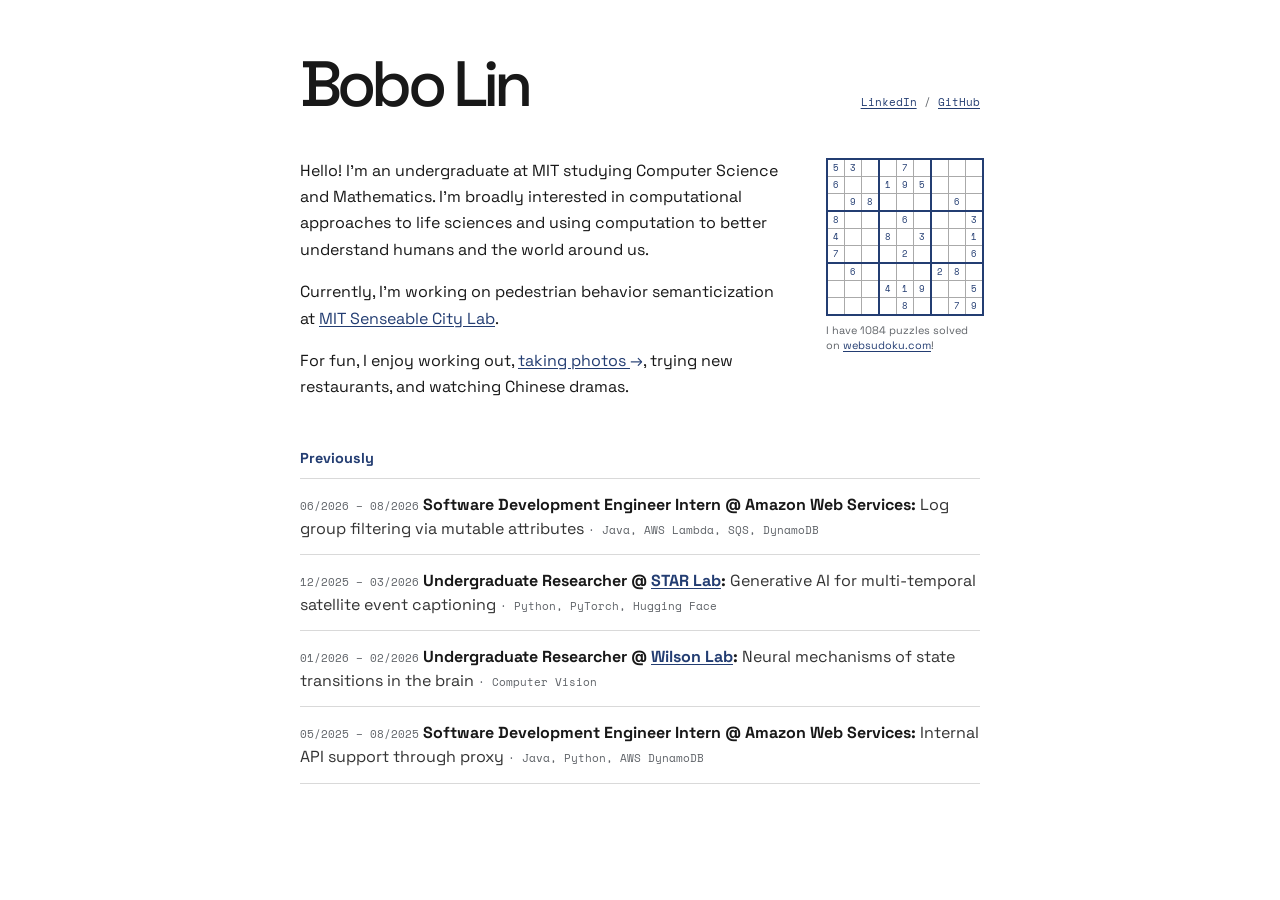
==== index.html @ f8941155 "Currently" ====
<!DOCTYPE html>
<html lang="en">

<head>
  <meta charset="UTF-8">
  <meta name="viewport" content="width=device-width, initial-scale=1.0">
  <title>Bobo Lin</title>
  <link rel="icon" type="image/png" href="favicon.png">
  <link rel="apple-touch-icon" href="apple-touch-icon.png">
  <link rel="preconnect" href="https://fonts.googleapis.com">
  <link rel="preconnect" href="https://fonts.gstatic.com" crossorigin>
  <link
    href="https://fonts.googleapis.com/css2?family=Space+Grotesk:wght@400;500;600&family=Space+Mono:wght@400;700&display=swap"
    rel="stylesheet">
  <link rel="stylesheet" href="style.css">
</head>

<body>

  <main>
    <section id="home" class="tab-content active">
      <div class="home-content">

        <div class="home-header">
          <div>
            <h1 class="page-title">Bobo Lin</h1>
          </div>
          <div class="social-links">
            <a href="https://www.linkedin.com/in/blin15" target="_blank" rel="noreferrer">LinkedIn</a>
            <span aria-hidden="true">/</span>
            <a href="https://github.com/blin20115" target="_blank" rel="noreferrer">GitHub</a>
          </div>
        </div>

        <div class="home-body">
          <div class="home-text">
            <p>Hello! I'm an undergraduate at MIT studying Computer Science and Mathematics.
              I'm broadly interested in computational approaches to life sciences and using computation to better
              understand humans and the world around us.
            </p>

            <p>Currently, I'm working on pedestrian behavior semanticization at <a href="https://senseable.mit.edu/" target="_blank" rel="noreferrer">MIT Senseable City Lab</a>.</p>

            <p>
              For fun, I enjoy working out, <a class="gallery-link" href="gallery.html">taking photos <span
                  aria-hidden="true">&rarr;</span></a>, trying new restaurants, and watching Chinese dramas.
            </p>
          </div>

          <div class="sudoku-col">
            <div class="sudoku-deco">
              <div class="sudoku-box">
                <div class="sudoku-cell">5</div>
                <div class="sudoku-cell">3</div>
                <div class="sudoku-cell"></div>
                <div class="sudoku-cell">6</div>
                <div class="sudoku-cell"></div>
                <div class="sudoku-cell"></div>
                <div class="sudoku-cell"></div>
                <div class="sudoku-cell">9</div>
                <div class="sudoku-cell">8</div>
              </div>
              <div class="sudoku-box">
                <div class="sudoku-cell"></div>
                <div class="sudoku-cell">7</div>
                <div class="sudoku-cell"></div>
                <div class="sudoku-cell">1</div>
                <div class="sudoku-cell">9</div>
                <div class="sudoku-cell">5</div>
                <div class="sudoku-cell"></div>
                <div class="sudoku-cell"></div>
                <div class="sudoku-cell"></div>
              </div>
              <div class="sudoku-box">
                <div class="sudoku-cell"></div>
                <div class="sudoku-cell"></div>
                <div class="sudoku-cell"></div>
                <div class="sudoku-cell"></div>
                <div class="sudoku-cell"></div>
                <div class="sudoku-cell"></div>
                <div class="sudoku-cell"></div>
                <div class="sudoku-cell">6</div>
                <div class="sudoku-cell"></div>
              </div>
              <div class="sudoku-box">
                <div class="sudoku-cell">8</div>
                <div class="sudoku-cell"></div>
                <div class="sudoku-cell"></div>
                <div class="sudoku-cell">4</div>
                <div class="sudoku-cell"></div>
                <div class="sudoku-cell"></div>
                <div class="sudoku-cell">7</div>
                <div class="sudoku-cell"></div>
                <div class="sudoku-cell"></div>
              </div>
              <div class="sudoku-box">
                <div class="sudoku-cell"></div>
                <div class="sudoku-cell">6</div>
                <div class="sudoku-cell"></div>
                <div class="sudoku-cell">8</div>
                <div class="sudoku-cell"></div>
                <div class="sudoku-cell">3</div>
                <div class="sudoku-cell"></div>
                <div class="sudoku-cell">2</div>
                <div class="sudoku-cell"></div>
              </div>
              <div class="sudoku-box">
                <div class="sudoku-cell"></div>
                <div class="sudoku-cell"></div>
                <div class="sudoku-cell">3</div>
                <div class="sudoku-cell"></div>
                <div class="sudoku-cell"></div>
                <div class="sudoku-cell">1</div>
                <div class="sudoku-cell"></div>
                <div class="sudoku-cell"></div>
                <div class="sudoku-cell">6</div>
              </div>
              <div class="sudoku-box">
                <div class="sudoku-cell"></div>
                <div class="sudoku-cell">6</div>
                <div class="sudoku-cell"></div>
                <div class="sudoku-cell"></div>
                <div class="sudoku-cell"></div>
                <div class="sudoku-cell"></div>
                <div class="sudoku-cell"></div>
                <div class="sudoku-cell"></div>
                <div class="sudoku-cell"></div>
              </div>
              <div class="sudoku-box">
                <div class="sudoku-cell"></div>
                <div class="sudoku-cell"></div>
                <div class="sudoku-cell"></div>
                <div class="sudoku-cell">4</div>
                <div class="sudoku-cell">1</div>
                <div class="sudoku-cell">9</div>
                <div class="sudoku-cell"></div>
                <div class="sudoku-cell">8</div>
                <div class="sudoku-cell"></div>
              </div>
              <div class="sudoku-box">
                <div class="sudoku-cell">2</div>
                <div class="sudoku-cell">8</div>
                <div class="sudoku-cell"></div>
                <div class="sudoku-cell"></div>
                <div class="sudoku-cell"></div>
                <div class="sudoku-cell">5</div>
                <div class="sudoku-cell"></div>
                <div class="sudoku-cell">7</div>
                <div class="sudoku-cell">9</div>
              </div>
            </div>
            <p class="sudoku-caption">I have 1084 puzzles solved on <a href="https://websudoku.com"
                target="_blank">websudoku.com</a>!</p>
          </div>
        </div>

        <div class="previously">
          <p class="section-label">Previously</p>
          <ul>
            <li><span class="date">06/2026 – 08/2026</span>
              <span class="role">Software Development Engineer Intern @ Amazon Web Services:</span>
              <span class="desc">Log group filtering via mutable attributes</span> <span class="stack">· Java, AWS
                Lambda, SQS, DynamoDB</span>
            </li>
            <li><span class="date">12/2025 – 03/2026</span>
              <span class="role">Undergraduate Researcher @ <a href="https://aeroastro.mit.edu/starlab/"
                  target="_blank">STAR Lab</a>:</span>
              <span class="desc">Generative AI for multi-temporal satellite event captioning</span> <span
                class="stack">· Python, PyTorch, Hugging Face</span>
            </li>
            <li><span class="date">01/2026 – 02/2026</span>
              <span class="role">Undergraduate Researcher @ <a href="https://web.mit.edu/wilsonlab/"
                  target="_blank">Wilson Lab</a>:</span>
              <span class="desc">Neural mechanisms of state transitions in the brain</span> <span class="stack">·
                Computer Vision</span>
            </li>
            <li><span class="date">05/2025 – 08/2025</span>
              <span class="role">Software Development Engineer Intern @ Amazon Web Services:</span>
              <span class="desc">Internal API support through proxy</span> <span class="stack">· Java, Python, AWS
                DynamoDB</span>
            </li>
          </ul>
        </div>

      </div>
    </section>
  </main>

  <script src="script.js"></script>
</body>

</html>
---- style.css ----
/* Minimal, readable, and intentionally unbranded. */
:root {
  --ink: #181818;
  --muted: #5f6368;
  --blue: #233d72;
  --line: #d9d9d9;
}

* { box-sizing: border-box; }

body {
  margin: 0;
  min-height: 100vh;
  background: #fff;
  color: var(--ink);
  font-family: "Space Grotesk", Arial, Helvetica, sans-serif;
  font-size: 16px;
}

main { padding: 3.5rem 1.5rem 5rem; }
.tab-content { display: none; }
.tab-content.active { display: block; }
.home-content { max-width: 680px; margin: 0 auto; }
.gallery-content { max-width: 680px; margin: 0 auto; }

.home-header {
  display: flex;
  align-items: baseline;
  justify-content: space-between;
  gap: 2rem;
  margin-bottom: 2.75rem;
}

.page-title {
  margin: 0;
  color: var(--ink);
  font-size: clamp(2.8rem, 7vw, 4rem);
  font-weight: 500;
  letter-spacing: -.075em;
  line-height: .9;
}

.social-links { display: flex; gap: .45rem; color: var(--muted); font-family: "Space Mono", monospace; font-size: .7rem; white-space: nowrap; }
a { color: var(--blue); text-decoration: underline; text-underline-offset: .14em; }
a:hover { color: #0e1e40; }
.gallery-link { white-space: nowrap; }
.gallery-link span { display: inline-block; transition: transform .15s ease; }
.gallery-link:hover span { transform: translateX(.2rem); }

.home-body {
  display: grid;
  grid-template-columns: minmax(0, 1fr) 154px;
  gap: 3rem;
  align-items: start;
}
.home-text p { margin: 0; line-height: 1.65; }
.home-text p + p { margin-top: 1rem; }

.sudoku-deco {
  display: grid;
  grid-template-columns: repeat(3, auto);
  gap: 2px;
  padding: 2px;
  background: var(--blue);
  width: fit-content;
  user-select: none;
}
.sudoku-box { display: grid; grid-template-columns: repeat(3, 16px); grid-template-rows: repeat(3, 16px); gap: 1px; background: #aaa; }
.sudoku-cell { display: grid; place-items: center; background: #fff; color: var(--blue); font: .58rem "Space Mono", monospace; transition: opacity .12s ease; }
.sudoku-caption { margin: .45rem 0 0; color: var(--muted); font-size: .68rem; line-height: 1.4; }

.previously { margin-top: 3rem; }
.section-label { margin: 0 0 .7rem; color: var(--blue); font-size: .9rem; font-weight: 700; }
.previously ul { margin: 0; padding: 0; list-style: none; }
.previously li { padding: .85rem 0; border-top: 1px solid var(--line); line-height: 1.5; }
.previously li:last-child { border-bottom: 1px solid var(--line); }
.date { display: inline-block; min-width: 118px; color: var(--muted); font-family: "Space Mono", monospace; font-size: .67rem; }
.role { font-weight: 700; }
.desc { color: #333; }
.stack { color: var(--muted); font-family: "Space Mono", monospace; font-size: .67rem; }

.gallery-header { margin-bottom: 1rem; }
.back-link { display: inline-block; margin-bottom: 1.25rem; font-family: "Space Mono", monospace; font-size: .7rem; }
.collection-nav { display: flex; align-items: center; justify-content: space-between; margin-bottom: 1.25rem; font-family: "Space Mono", monospace; font-size: .7rem; }
.gallery-intro { margin: 0 0 1.5rem; line-height: 1.65; }
.gallery-list { border-top: 1px solid var(--line); }
.gallery-item { display: grid; grid-template-columns: auto minmax(2rem, 1fr) auto; align-items: center; gap: 1rem; padding: .7rem 0; border-bottom: 1px solid var(--line); color: var(--ink); text-decoration: none; }
.gallery-item:hover { color: var(--blue); }
.gallery-item-title { display: block; }
.gallery-item-title { font-weight: 700; }
.gallery-item-dots { height: .7rem; background-image: radial-gradient(circle, var(--muted) 1px, transparent 1.2px); background-position: center; background-repeat: repeat-x; background-size: .55rem .7rem; opacity: .7; }
.gallery-item-meta, .collection-meta { color: var(--muted); font-size: .8rem; }
.gallery-item-meta, .collection-meta { font-family: "Space Mono", monospace; font-size: .67rem; }
.gallery-item-arrow { font-size: 1.2rem; }
.collection-header { margin-bottom: 1.5rem; }
.collection-meta { margin: 0 0 .65rem; }
.collection-header .page-title { margin-bottom: 1rem; }
.collection-intro { max-width: 34rem; margin: 0; color: var(--muted); line-height: 1.6; }
.photo-grid { display: grid; grid-template-columns: repeat(3, minmax(0, 1fr)); align-items: start; gap: .3rem; }
.blue-before-red-grid { align-items: start; gap: .3rem; }
.photo-grid .photo-column { display: grid; align-content: start; gap: .3rem; }
.photo-grid.institute-grid { grid-template-columns: repeat(3, minmax(0, 1fr)); }
.photo-card-full { grid-column: 1 / -1; }
.photo-card, .photo-placeholder { display: block; width: 100%; min-height: 250px; margin: 0; overflow: hidden; border: 0; background: #f2f2ef; }
.photo-card { min-height: 0; }
.photo-card img { display: block; width: 100%; height: auto; }
.between-semesters-grid, .justified-photo-grid { display: grid; gap: .3rem; }
.between-semesters-row, .justified-photo-row { display: flex; align-items: start; gap: .3rem; }
.between-semesters-row .photo-card, .justified-photo-row .photo-card { flex: var(--photo-ratio) 1 0; min-width: 0; }
.familiar-feature { display: grid; grid-template-columns: minmax(0, 1fr) minmax(0, 1.86fr); align-items: start; gap: .3rem; }
.familiar-feature-stack { display: grid; gap: .3rem; }
.us-out-west-details { grid-column: 1 / -1; display: grid; grid-template-columns: repeat(3, minmax(0, 1fr)); gap: .3rem; }
.us-out-west-details .photo-card { aspect-ratio: 4 / 3; }
.us-out-west-details .photo-card img { height: 100%; object-fit: cover; }
.photo-card-wide { grid-column: span 2; }
.photo-card-crop { align-self: stretch; }
.photo-card-crop img { height: 100%; object-fit: cover; }
.photo-placeholder { display: grid; align-content: center; justify-items: center; gap: .4rem; color: var(--muted); font-family: "Space Mono", monospace; font-size: .7rem; }
.photo-placeholder::before { content: ""; width: 28px; height: 28px; border: 1px solid currentColor; opacity: .55; }
.photo-placeholder-tall { grid-row: span 2; min-height: 508px; }
.photo-placeholder-wide { grid-column: span 2; min-height: 310px; }

@media (max-width: 560px) {
  main { padding: 2.5rem 1.25rem 4rem; }
  .home-header { align-items: flex-start; flex-direction: column; gap: 1rem; margin-bottom: 2.25rem; }
  .home-body { grid-template-columns: 1fr; gap: 2rem; }
  .sudoku-col { width: 154px; }
  .gallery-item { grid-template-columns: auto minmax(2rem, 1fr) auto; gap: .6rem; }
  .gallery-item-meta { grid-column: 1; }
  .gallery-item-arrow { grid-column: auto; grid-row: auto; }
  .photo-grid { grid-template-columns: repeat(2, minmax(0, 1fr)); }
  .us-out-west-details { grid-template-columns: repeat(2, minmax(0, 1fr)); }
  .blue-before-red-grid { grid-template-columns: repeat(2, minmax(0, 1fr)); }
  .photo-grid .photo-column:last-child { grid-column: span 2; }
  .photo-card-wide, .photo-placeholder-tall, .photo-placeholder-wide { grid-column: auto; grid-row: auto; min-height: 320px; }
  .photo-card { min-height: 0; }
  .photo-card-wide { grid-column: span 2; }
  .photo-card-crop img { height: auto; }
  .date { display: block; margin-bottom: .2rem; }
  .previously { margin-top: 2.6rem; }
}
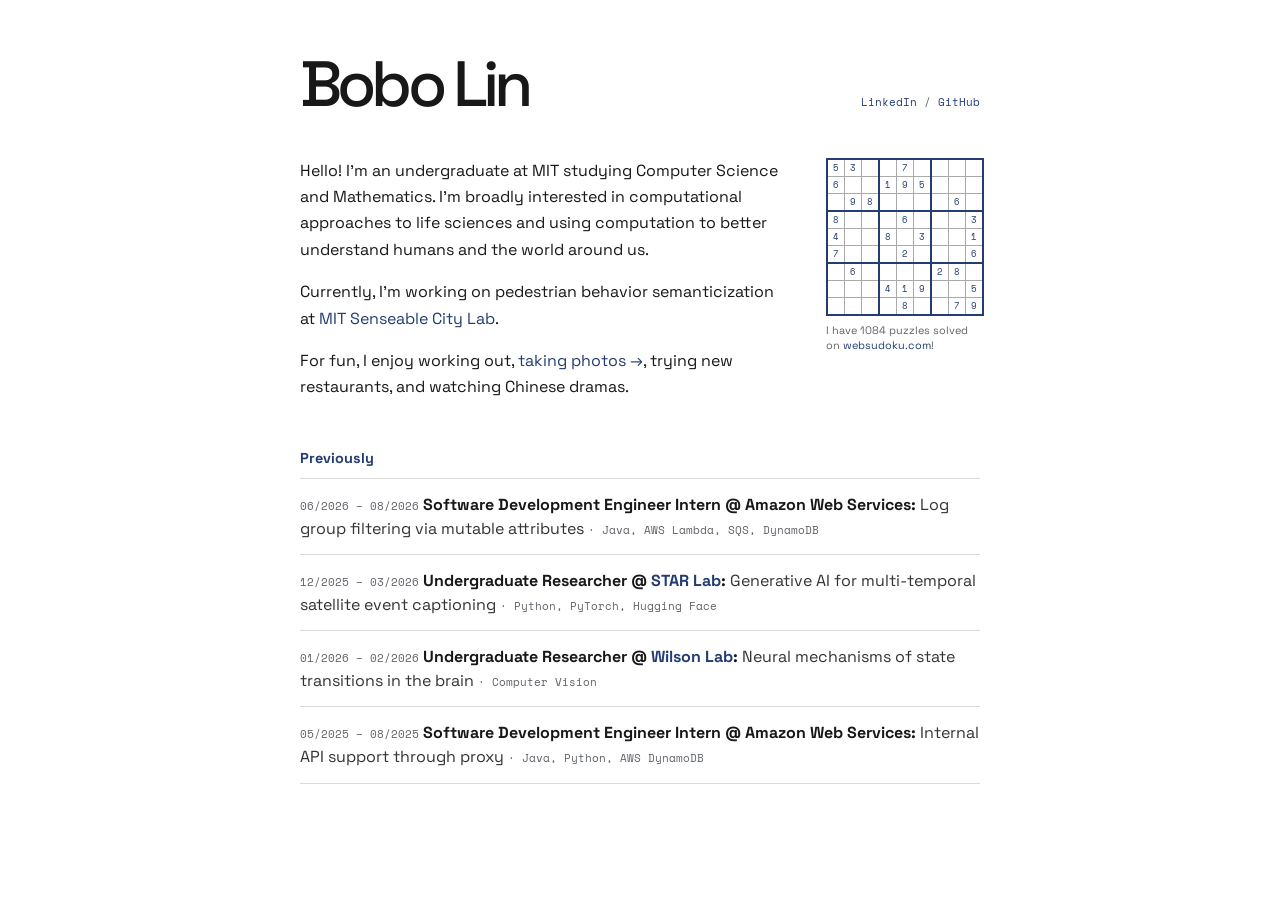
==== commit e0702934: "Remove underline" ====
--- a/index.html
+++ b/index.html
@@ -39,7 +39,8 @@
               understand humans and the world around us.
             </p>
 
-            <p>Currently, I'm working on pedestrian behavior semanticization at <a href="https://senseable.mit.edu/" target="_blank" rel="noreferrer">MIT Senseable City Lab</a>.</p>
+            <p>Currently, I'm working on pedestrian behavior semanticization at <a href="https://senseable.mit.edu/"
+                target="_blank" rel="noreferrer">MIT Senseable City Lab</a>.</p>
 
             <p>
               For fun, I enjoy working out, <a class="gallery-link" href="gallery.html">taking photos <span
--- a/style.css
+++ b/style.css
@@ -41,7 +41,7 @@
 }
 
 .social-links { display: flex; gap: .45rem; color: var(--muted); font-family: "Space Mono", monospace; font-size: .7rem; white-space: nowrap; }
-a { color: var(--blue); text-decoration: underline; text-underline-offset: .14em; }
+a { color: var(--blue); text-decoration: none; }
 a:hover { color: #0e1e40; }
 .gallery-link { white-space: nowrap; }
 .gallery-link span { display: inline-block; transition: transform .15s ease; }
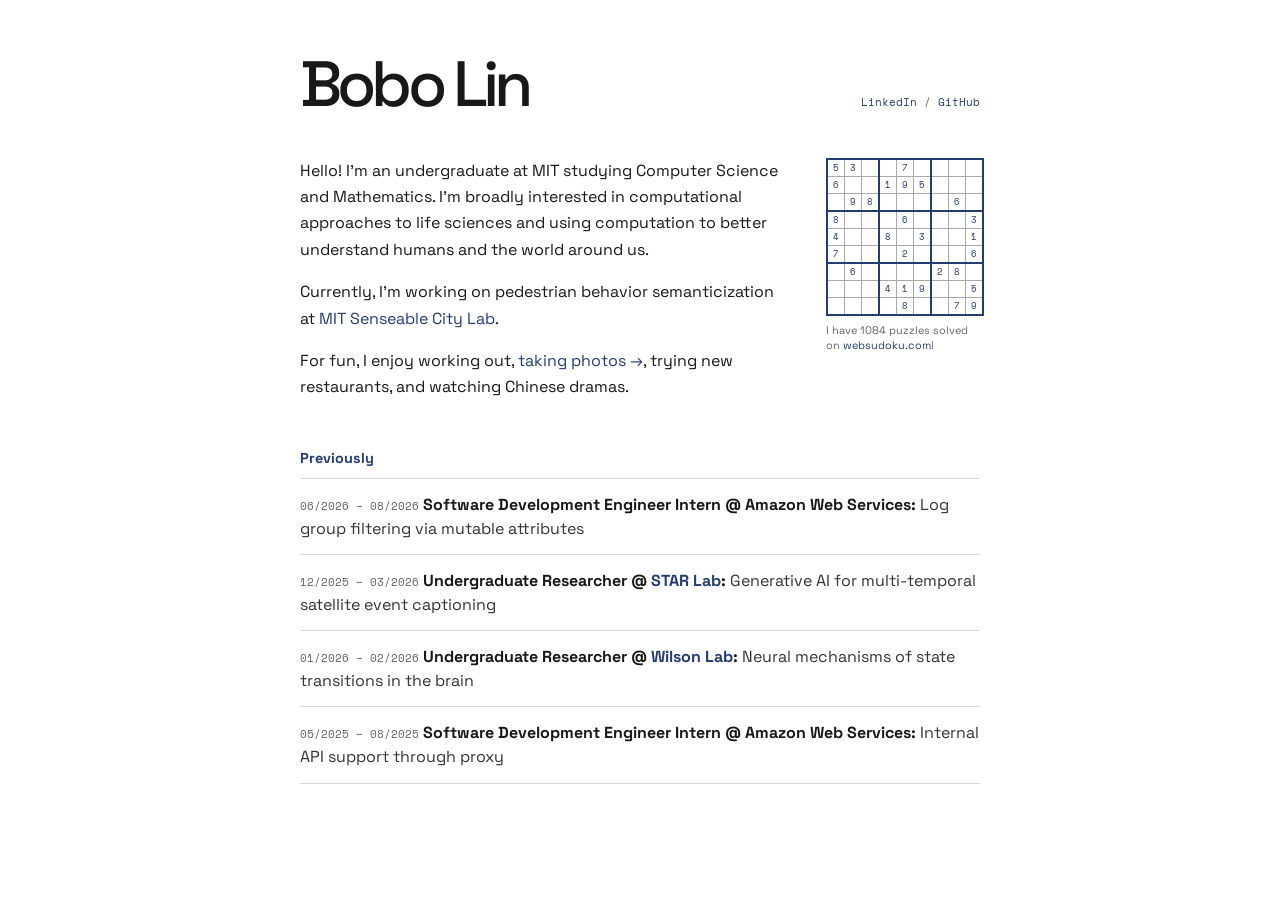
==== commit 524c5be6: "Removing skills" ====
--- a/index.html
+++ b/index.html
@@ -160,25 +160,21 @@
           <ul>
             <li><span class="date">06/2026 – 08/2026</span>
               <span class="role">Software Development Engineer Intern @ Amazon Web Services:</span>
-              <span class="desc">Log group filtering via mutable attributes</span> <span class="stack">· Java, AWS
-                Lambda, SQS, DynamoDB</span>
+              <span class="desc">Log group filtering via mutable attributes</span>
             </li>
             <li><span class="date">12/2025 – 03/2026</span>
               <span class="role">Undergraduate Researcher @ <a href="https://aeroastro.mit.edu/starlab/"
                   target="_blank">STAR Lab</a>:</span>
-              <span class="desc">Generative AI for multi-temporal satellite event captioning</span> <span
-                class="stack">· Python, PyTorch, Hugging Face</span>
+              <span class="desc">Generative AI for multi-temporal satellite event captioning</span>
             </li>
             <li><span class="date">01/2026 – 02/2026</span>
               <span class="role">Undergraduate Researcher @ <a href="https://web.mit.edu/wilsonlab/"
                   target="_blank">Wilson Lab</a>:</span>
-              <span class="desc">Neural mechanisms of state transitions in the brain</span> <span class="stack">·
-                Computer Vision</span>
+              <span class="desc">Neural mechanisms of state transitions in the brain</span>
             </li>
             <li><span class="date">05/2025 – 08/2025</span>
               <span class="role">Software Development Engineer Intern @ Amazon Web Services:</span>
-              <span class="desc">Internal API support through proxy</span> <span class="stack">· Java, Python, AWS
-                DynamoDB</span>
+              <span class="desc">Internal API support through proxy</span>
             </li>
           </ul>
         </div>
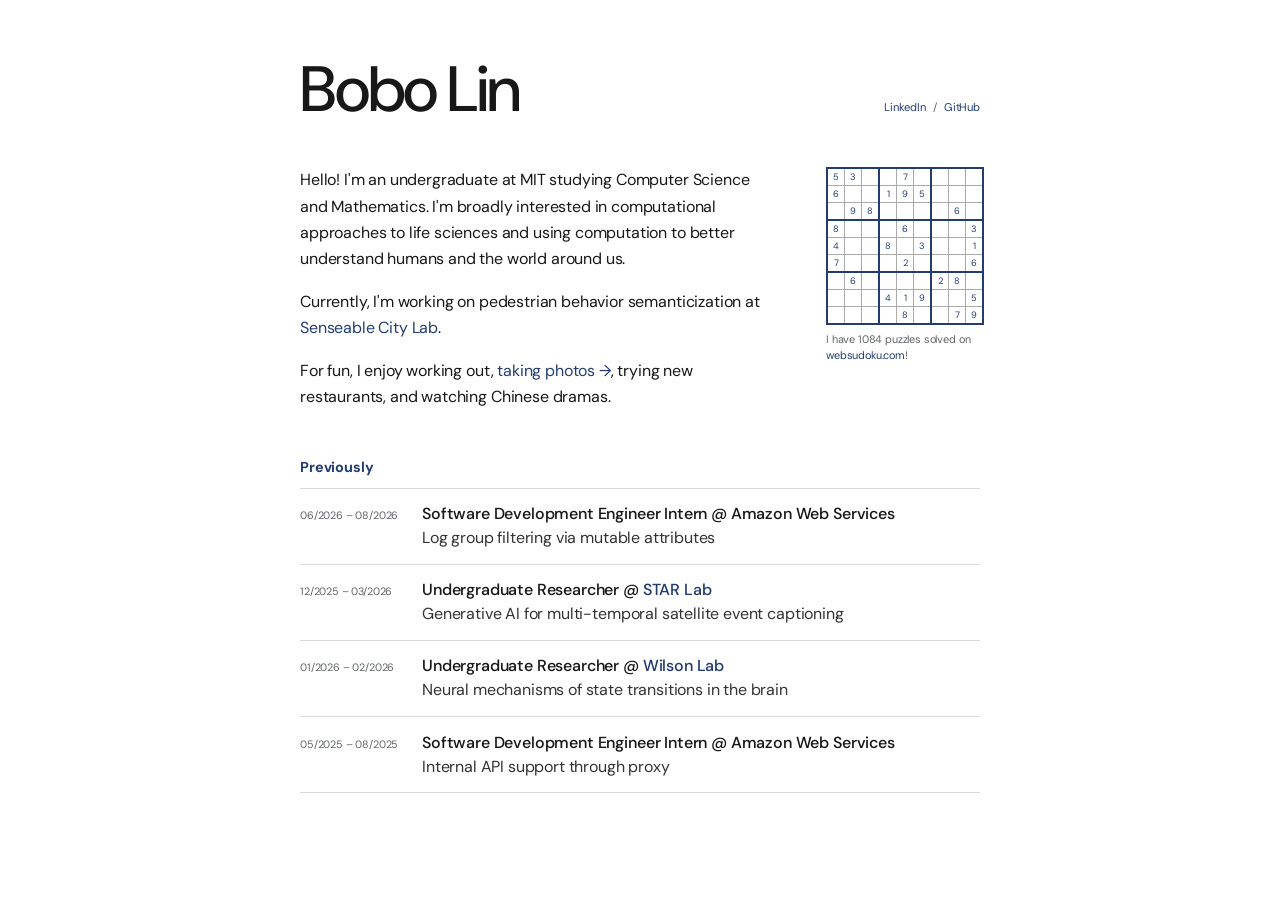
==== commit 79fccd9e: "Changing font" ====
--- a/index.html
+++ b/index.html
@@ -9,9 +9,7 @@
   <link rel="apple-touch-icon" href="apple-touch-icon.png">
   <link rel="preconnect" href="https://fonts.googleapis.com">
   <link rel="preconnect" href="https://fonts.gstatic.com" crossorigin>
-  <link
-    href="https://fonts.googleapis.com/css2?family=Space+Grotesk:wght@400;500;600&family=Space+Mono:wght@400;700&display=swap"
-    rel="stylesheet">
+  <link href="https://fonts.googleapis.com/css2?family=DM+Sans:wght@400;500;525;600;700&display=swap" rel="stylesheet">
   <link rel="stylesheet" href="style.css">
 </head>
 
@@ -40,7 +38,7 @@
             </p>
 
             <p>Currently, I'm working on pedestrian behavior semanticization at <a href="https://senseable.mit.edu/"
-                target="_blank" rel="noreferrer">MIT Senseable City Lab</a>.</p>
+                target="_blank" rel="noreferrer">Senseable City Lab</a>.</p>
 
             <p>
               For fun, I enjoy working out, <a class="gallery-link" href="gallery.html">taking photos <span
@@ -159,21 +157,21 @@
           <p class="section-label">Previously</p>
           <ul>
             <li><span class="date">06/2026 – 08/2026</span>
-              <span class="role">Software Development Engineer Intern @ Amazon Web Services:</span>
+              <span class="role">Software Development Engineer Intern @ Amazon Web Services</span>
               <span class="desc">Log group filtering via mutable attributes</span>
             </li>
             <li><span class="date">12/2025 – 03/2026</span>
               <span class="role">Undergraduate Researcher @ <a href="https://aeroastro.mit.edu/starlab/"
-                  target="_blank">STAR Lab</a>:</span>
+                  target="_blank">STAR Lab</a></span>
               <span class="desc">Generative AI for multi-temporal satellite event captioning</span>
             </li>
             <li><span class="date">01/2026 – 02/2026</span>
               <span class="role">Undergraduate Researcher @ <a href="https://web.mit.edu/wilsonlab/"
-                  target="_blank">Wilson Lab</a>:</span>
+                  target="_blank">Wilson Lab</a></span>
               <span class="desc">Neural mechanisms of state transitions in the brain</span>
             </li>
             <li><span class="date">05/2025 – 08/2025</span>
-              <span class="role">Software Development Engineer Intern @ Amazon Web Services:</span>
+              <span class="role">Software Development Engineer Intern @ Amazon Web Services</span>
               <span class="desc">Internal API support through proxy</span>
             </li>
           </ul>
--- a/style.css
+++ b/style.css
@@ -1,5 +1,6 @@
 /* Minimal, readable, and intentionally unbranded. */
 :root {
+  --font-sans: "DM Sans", -apple-system, BlinkMacSystemFont, "Segoe UI", Helvetica, Arial, sans-serif;
   --ink: #181818;
   --muted: #5f6368;
   --blue: #233d72;
@@ -13,8 +14,9 @@
   min-height: 100vh;
   background: #fff;
   color: var(--ink);
-  font-family: "Space Grotesk", Arial, Helvetica, sans-serif;
+  font-family: var(--font-sans);
   font-size: 16px;
+  letter-spacing: -.01em;
 }
 
 main { padding: 3.5rem 1.5rem 5rem; }
@@ -36,11 +38,11 @@
   color: var(--ink);
   font-size: clamp(2.8rem, 7vw, 4rem);
   font-weight: 500;
-  letter-spacing: -.075em;
-  line-height: .9;
+  letter-spacing: -.035em;
+  line-height: 1.05;
 }
 
-.social-links { display: flex; gap: .45rem; color: var(--muted); font-family: "Space Mono", monospace; font-size: .7rem; white-space: nowrap; }
+.social-links { display: flex; gap: .45rem; color: var(--muted); font-family: var(--font-sans); font-size: .7rem; white-space: nowrap; }
 a { color: var(--blue); text-decoration: none; }
 a:hover { color: #0e1e40; }
 .gallery-link { white-space: nowrap; }
@@ -66,31 +68,31 @@
   user-select: none;
 }
 .sudoku-box { display: grid; grid-template-columns: repeat(3, 16px); grid-template-rows: repeat(3, 16px); gap: 1px; background: #aaa; }
-.sudoku-cell { display: grid; place-items: center; background: #fff; color: var(--blue); font: .58rem "Space Mono", monospace; transition: opacity .12s ease; }
+.sudoku-cell { display: grid; place-items: center; background: #fff; color: var(--blue); font: .58rem var(--font-sans); transition: opacity .12s ease; }
 .sudoku-caption { margin: .45rem 0 0; color: var(--muted); font-size: .68rem; line-height: 1.4; }
 
 .previously { margin-top: 3rem; }
 .section-label { margin: 0 0 .7rem; color: var(--blue); font-size: .9rem; font-weight: 700; }
 .previously ul { margin: 0; padding: 0; list-style: none; }
-.previously li { padding: .85rem 0; border-top: 1px solid var(--line); line-height: 1.5; }
+.previously li { display: grid; grid-template-columns: 118px minmax(0, 1fr); column-gap: .25rem; align-items: baseline; padding: .85rem 0; border-top: 1px solid var(--line); line-height: 1.5; }
 .previously li:last-child { border-bottom: 1px solid var(--line); }
-.date { display: inline-block; min-width: 118px; color: var(--muted); font-family: "Space Mono", monospace; font-size: .67rem; }
-.role { font-weight: 700; }
-.desc { color: #333; }
-.stack { color: var(--muted); font-family: "Space Mono", monospace; font-size: .67rem; }
+.date { display: inline-block; min-width: 118px; color: var(--muted); font-family: var(--font-sans); font-size: .67rem; }
+.role { font-weight: 525; }
+.desc { display: block; grid-column: 2; color: #333; }
+.stack { color: var(--muted); font-family: var(--font-sans); font-size: .67rem; }
 
 .gallery-header { margin-bottom: 1rem; }
-.back-link { display: inline-block; margin-bottom: 1.25rem; font-family: "Space Mono", monospace; font-size: .7rem; }
-.collection-nav { display: flex; align-items: center; justify-content: space-between; margin-bottom: 1.25rem; font-family: "Space Mono", monospace; font-size: .7rem; }
+.back-link { display: inline-block; margin-bottom: 1.25rem; font-family: var(--font-sans); font-size: .7rem; }
+.collection-nav { display: flex; align-items: center; justify-content: space-between; margin-bottom: 1.25rem; font-family: var(--font-sans); font-size: .7rem; }
 .gallery-intro { margin: 0 0 1.5rem; line-height: 1.65; }
 .gallery-list { border-top: 1px solid var(--line); }
 .gallery-item { display: grid; grid-template-columns: auto minmax(2rem, 1fr) auto; align-items: center; gap: 1rem; padding: .7rem 0; border-bottom: 1px solid var(--line); color: var(--ink); text-decoration: none; }
 .gallery-item:hover { color: var(--blue); }
 .gallery-item-title { display: block; }
-.gallery-item-title { font-weight: 700; }
+.gallery-item-title { font-weight: 525; }
 .gallery-item-dots { height: .7rem; background-image: radial-gradient(circle, var(--muted) 1px, transparent 1.2px); background-position: center; background-repeat: repeat-x; background-size: .55rem .7rem; opacity: .7; }
 .gallery-item-meta, .collection-meta { color: var(--muted); font-size: .8rem; }
-.gallery-item-meta, .collection-meta { font-family: "Space Mono", monospace; font-size: .67rem; }
+.gallery-item-meta, .collection-meta { font-family: var(--font-sans); font-size: .67rem; }
 .gallery-item-arrow { font-size: 1.2rem; }
 .collection-header { margin-bottom: 1.5rem; }
 .collection-meta { margin: 0 0 .65rem; }
@@ -115,7 +117,7 @@
 .photo-card-wide { grid-column: span 2; }
 .photo-card-crop { align-self: stretch; }
 .photo-card-crop img { height: 100%; object-fit: cover; }
-.photo-placeholder { display: grid; align-content: center; justify-items: center; gap: .4rem; color: var(--muted); font-family: "Space Mono", monospace; font-size: .7rem; }
+.photo-placeholder { display: grid; align-content: center; justify-items: center; gap: .4rem; color: var(--muted); font-family: var(--font-sans); font-size: .7rem; }
 .photo-placeholder::before { content: ""; width: 28px; height: 28px; border: 1px solid currentColor; opacity: .55; }
 .photo-placeholder-tall { grid-row: span 2; min-height: 508px; }
 .photo-placeholder-wide { grid-column: span 2; min-height: 310px; }
@@ -136,6 +138,8 @@
   .photo-card { min-height: 0; }
   .photo-card-wide { grid-column: span 2; }
   .photo-card-crop img { height: auto; }
+  .previously li { grid-template-columns: minmax(0, 1fr); }
+  .desc { grid-column: 1; }
   .date { display: block; margin-bottom: .2rem; }
   .previously { margin-top: 2.6rem; }
 }
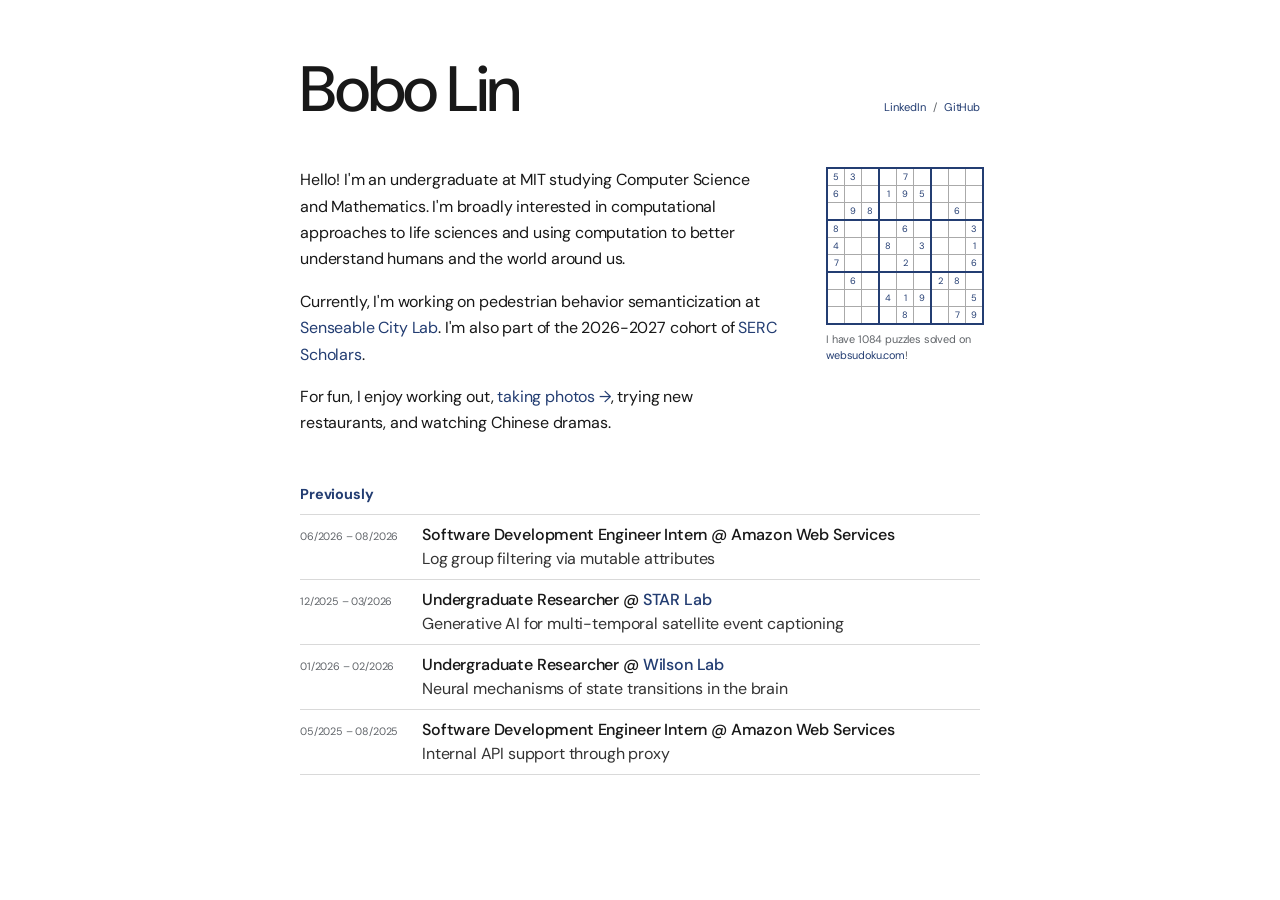
==== commit fa499869: "SERC" ====
--- a/index.html
+++ b/index.html
@@ -38,7 +38,9 @@
             </p>
 
             <p>Currently, I'm working on pedestrian behavior semanticization at <a href="https://senseable.mit.edu/"
-                target="_blank" rel="noreferrer">Senseable City Lab</a>.</p>
+                target="_blank" rel="noreferrer">Senseable City Lab</a>. I'm also part of the 2026-2027 cohort of <a
+                href="https://computing.mit.edu/cross-cutting/social-and-ethical-responsibilities-of-computing/serc-scholars-program/"
+                target="_blank" rel="noreferrer">SERC Scholars</a>.</p>
 
             <p>
               For fun, I enjoy working out, <a class="gallery-link" href="gallery.html">taking photos <span
--- a/style.css
+++ b/style.css
@@ -74,7 +74,7 @@
 .previously { margin-top: 3rem; }
 .section-label { margin: 0 0 .7rem; color: var(--blue); font-size: .9rem; font-weight: 700; }
 .previously ul { margin: 0; padding: 0; list-style: none; }
-.previously li { display: grid; grid-template-columns: 118px minmax(0, 1fr); column-gap: .25rem; align-items: baseline; padding: .85rem 0; border-top: 1px solid var(--line); line-height: 1.5; }
+.previously li { display: grid; grid-template-columns: 118px minmax(0, 1fr); column-gap: .25rem; align-items: baseline; padding: .5rem 0; border-top: 1px solid var(--line); line-height: 1.5; }
 .previously li:last-child { border-bottom: 1px solid var(--line); }
 .date { display: inline-block; min-width: 118px; color: var(--muted); font-family: var(--font-sans); font-size: .67rem; }
 .role { font-weight: 525; }
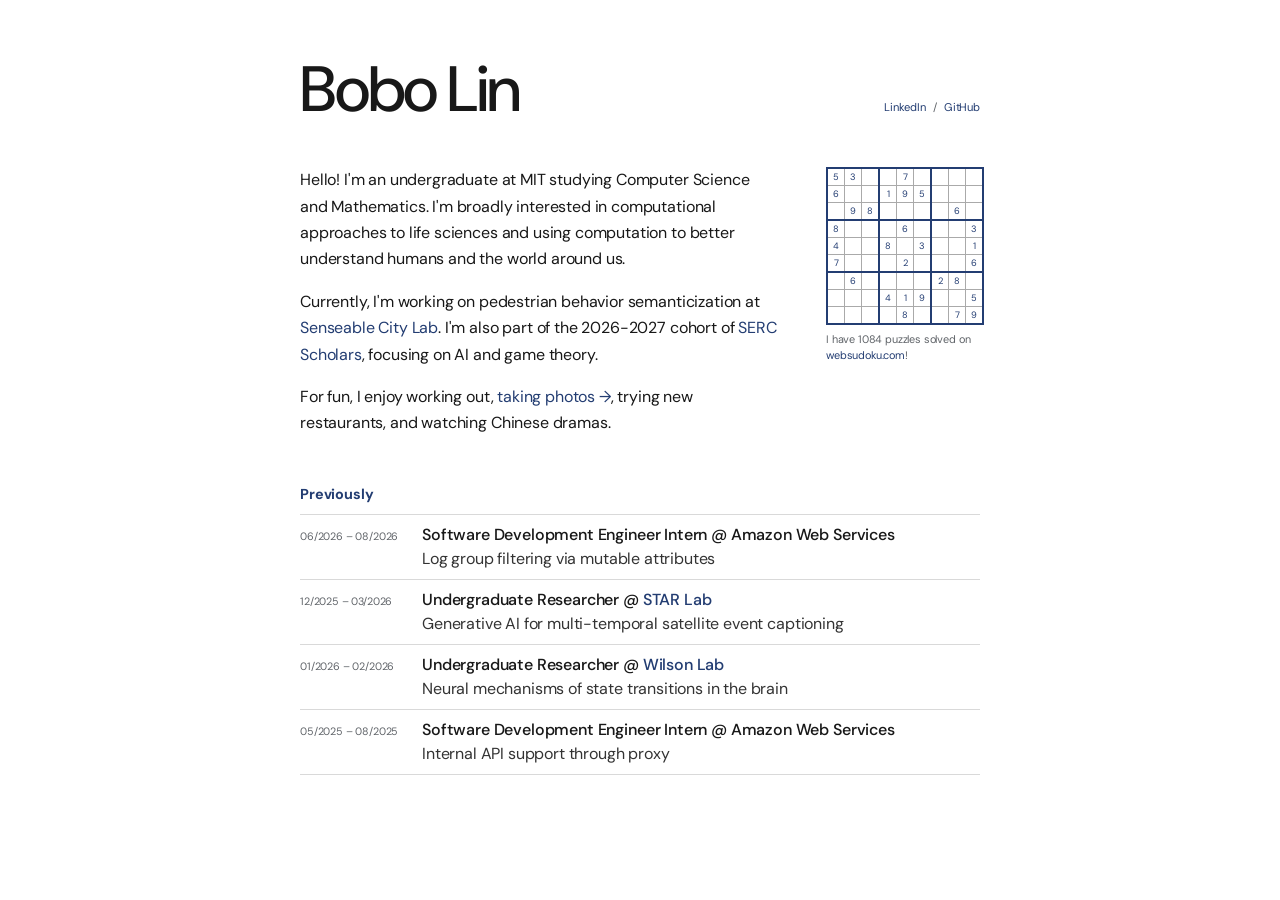
==== commit 63e8ea12: "More SERC" ====
--- a/index.html
+++ b/index.html
@@ -40,7 +40,7 @@
             <p>Currently, I'm working on pedestrian behavior semanticization at <a href="https://senseable.mit.edu/"
                 target="_blank" rel="noreferrer">Senseable City Lab</a>. I'm also part of the 2026-2027 cohort of <a
                 href="https://computing.mit.edu/cross-cutting/social-and-ethical-responsibilities-of-computing/serc-scholars-program/"
-                target="_blank" rel="noreferrer">SERC Scholars</a>.</p>
+                target="_blank" rel="noreferrer">SERC Scholars</a>, focusing on AI and game theory.</p>
 
             <p>
               For fun, I enjoy working out, <a class="gallery-link" href="gallery.html">taking photos <span
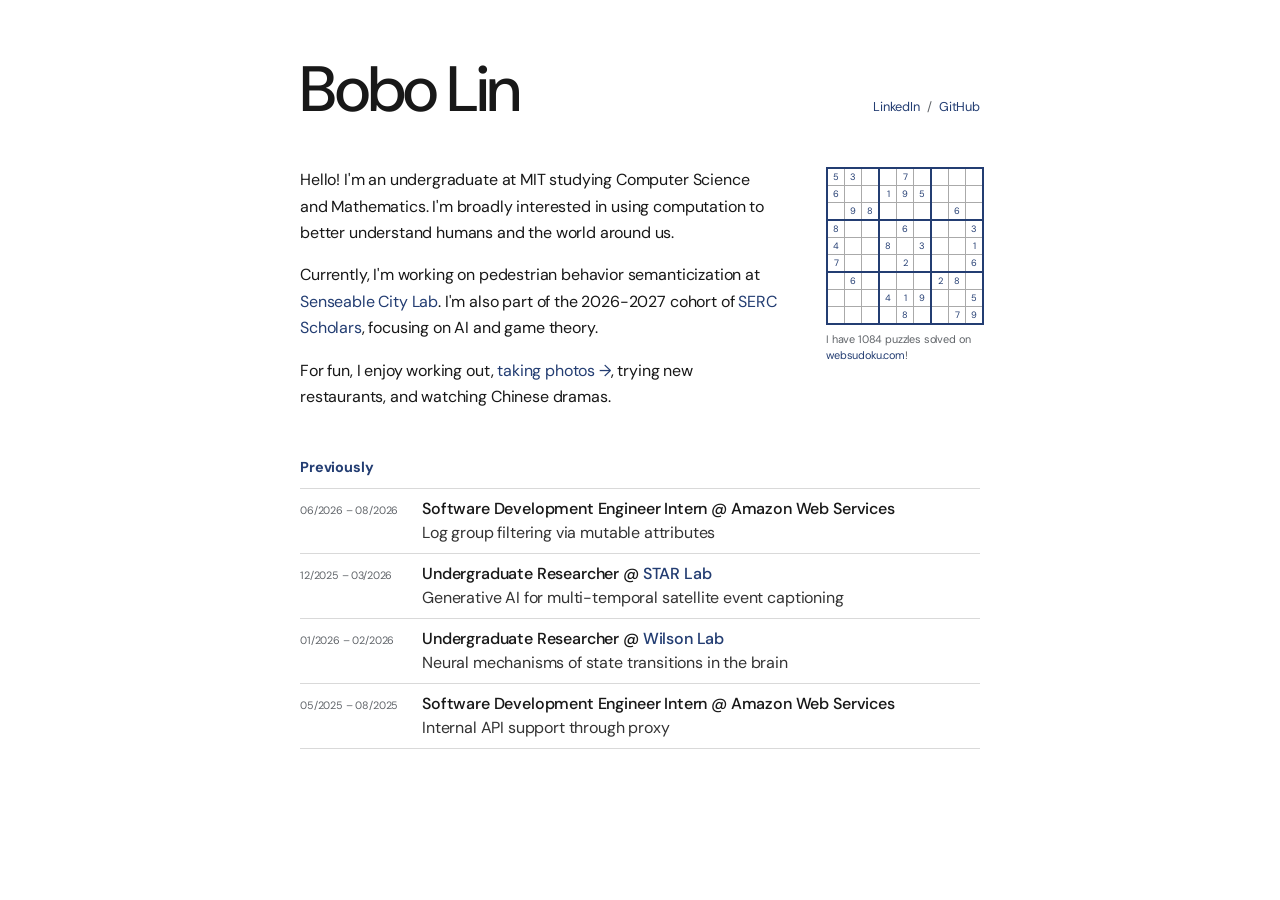
==== commit 507d056c: "Revising intro" ====
--- a/index.html
+++ b/index.html
@@ -33,8 +33,7 @@
         <div class="home-body">
           <div class="home-text">
             <p>Hello! I'm an undergraduate at MIT studying Computer Science and Mathematics.
-              I'm broadly interested in computational approaches to life sciences and using computation to better
-              understand humans and the world around us.
+              I'm broadly interested in using computation to better understand humans and the world around us.
             </p>
 
             <p>Currently, I'm working on pedestrian behavior semanticization at <a href="https://senseable.mit.edu/"
--- a/style.css
+++ b/style.css
@@ -7,7 +7,9 @@
   --line: #d9d9d9;
 }
 
-* { box-sizing: border-box; }
+* {
+  box-sizing: border-box;
+}
 
 body {
   margin: 0;
@@ -19,11 +21,27 @@
   letter-spacing: -.01em;
 }
 
-main { padding: 3.5rem 1.5rem 5rem; }
-.tab-content { display: none; }
-.tab-content.active { display: block; }
-.home-content { max-width: 680px; margin: 0 auto; }
-.gallery-content { max-width: 680px; margin: 0 auto; }
+main {
+  padding: 3.5rem 1.5rem 5rem;
+}
+
+.tab-content {
+  display: none;
+}
+
+.tab-content.active {
+  display: block;
+}
+
+.home-content {
+  max-width: 680px;
+  margin: 0 auto;
+}
+
+.gallery-content {
+  max-width: 680px;
+  margin: 0 auto;
+}
 
 .home-header {
   display: flex;
@@ -42,12 +60,36 @@
   line-height: 1.05;
 }
 
-.social-links { display: flex; gap: .45rem; color: var(--muted); font-family: var(--font-sans); font-size: .7rem; white-space: nowrap; }
-a { color: var(--blue); text-decoration: none; }
-a:hover { color: #0e1e40; }
-.gallery-link { white-space: nowrap; }
-.gallery-link span { display: inline-block; transition: transform .15s ease; }
-.gallery-link:hover span { transform: translateX(.2rem); }
+.social-links {
+  display: flex;
+  gap: .45rem;
+  color: var(--muted);
+  font-family: var(--font-sans);
+  font-size: .8rem;
+  white-space: nowrap;
+}
+
+a {
+  color: var(--blue);
+  text-decoration: none;
+}
+
+a:hover {
+  color: #0e1e40;
+}
+
+.gallery-link {
+  white-space: nowrap;
+}
+
+.gallery-link span {
+  display: inline-block;
+  transition: transform .15s ease;
+}
+
+.gallery-link:hover span {
+  transform: translateX(.2rem);
+}
 
 .home-body {
   display: grid;
@@ -55,8 +97,15 @@
   gap: 3rem;
   align-items: start;
 }
-.home-text p { margin: 0; line-height: 1.65; }
-.home-text p + p { margin-top: 1rem; }
+
+.home-text p {
+  margin: 0;
+  line-height: 1.65;
+}
+
+.home-text p+p {
+  margin-top: 1rem;
+}
 
 .sudoku-deco {
   display: grid;
@@ -67,79 +116,402 @@
   width: fit-content;
   user-select: none;
 }
-.sudoku-box { display: grid; grid-template-columns: repeat(3, 16px); grid-template-rows: repeat(3, 16px); gap: 1px; background: #aaa; }
-.sudoku-cell { display: grid; place-items: center; background: #fff; color: var(--blue); font: .58rem var(--font-sans); transition: opacity .12s ease; }
-.sudoku-caption { margin: .45rem 0 0; color: var(--muted); font-size: .68rem; line-height: 1.4; }
-
-.previously { margin-top: 3rem; }
-.section-label { margin: 0 0 .7rem; color: var(--blue); font-size: .9rem; font-weight: 700; }
-.previously ul { margin: 0; padding: 0; list-style: none; }
-.previously li { display: grid; grid-template-columns: 118px minmax(0, 1fr); column-gap: .25rem; align-items: baseline; padding: .5rem 0; border-top: 1px solid var(--line); line-height: 1.5; }
-.previously li:last-child { border-bottom: 1px solid var(--line); }
-.date { display: inline-block; min-width: 118px; color: var(--muted); font-family: var(--font-sans); font-size: .67rem; }
-.role { font-weight: 525; }
-.desc { display: block; grid-column: 2; color: #333; }
-.stack { color: var(--muted); font-family: var(--font-sans); font-size: .67rem; }
-
-.gallery-header { margin-bottom: 1rem; }
-.back-link { display: inline-block; margin-bottom: 1.25rem; font-family: var(--font-sans); font-size: .7rem; }
-.collection-nav { display: flex; align-items: center; justify-content: space-between; margin-bottom: 1.25rem; font-family: var(--font-sans); font-size: .7rem; }
-.gallery-intro { margin: 0 0 1.5rem; line-height: 1.65; }
-.gallery-list { border-top: 1px solid var(--line); }
-.gallery-item { display: grid; grid-template-columns: auto minmax(2rem, 1fr) auto; align-items: center; gap: 1rem; padding: .7rem 0; border-bottom: 1px solid var(--line); color: var(--ink); text-decoration: none; }
-.gallery-item:hover { color: var(--blue); }
-.gallery-item-title { display: block; }
-.gallery-item-title { font-weight: 525; }
-.gallery-item-dots { height: .7rem; background-image: radial-gradient(circle, var(--muted) 1px, transparent 1.2px); background-position: center; background-repeat: repeat-x; background-size: .55rem .7rem; opacity: .7; }
-.gallery-item-meta, .collection-meta { color: var(--muted); font-size: .8rem; }
-.gallery-item-meta, .collection-meta { font-family: var(--font-sans); font-size: .67rem; }
-.gallery-item-arrow { font-size: 1.2rem; }
-.collection-header { margin-bottom: 1.5rem; }
-.collection-meta { margin: 0 0 .65rem; }
-.collection-header .page-title { margin-bottom: 1rem; }
-.collection-intro { max-width: 34rem; margin: 0; color: var(--muted); line-height: 1.6; }
-.photo-grid { display: grid; grid-template-columns: repeat(3, minmax(0, 1fr)); align-items: start; gap: .3rem; }
-.blue-before-red-grid { align-items: start; gap: .3rem; }
-.photo-grid .photo-column { display: grid; align-content: start; gap: .3rem; }
-.photo-grid.institute-grid { grid-template-columns: repeat(3, minmax(0, 1fr)); }
-.photo-card-full { grid-column: 1 / -1; }
-.photo-card, .photo-placeholder { display: block; width: 100%; min-height: 250px; margin: 0; overflow: hidden; border: 0; background: #f2f2ef; }
-.photo-card { min-height: 0; }
-.photo-card img { display: block; width: 100%; height: auto; }
-.between-semesters-grid, .justified-photo-grid { display: grid; gap: .3rem; }
-.between-semesters-row, .justified-photo-row { display: flex; align-items: start; gap: .3rem; }
-.between-semesters-row .photo-card, .justified-photo-row .photo-card { flex: var(--photo-ratio) 1 0; min-width: 0; }
-.familiar-feature { display: grid; grid-template-columns: minmax(0, 1fr) minmax(0, 1.86fr); align-items: start; gap: .3rem; }
-.familiar-feature-stack { display: grid; gap: .3rem; }
-.us-out-west-details { grid-column: 1 / -1; display: grid; grid-template-columns: repeat(3, minmax(0, 1fr)); gap: .3rem; }
-.us-out-west-details .photo-card { aspect-ratio: 4 / 3; }
-.us-out-west-details .photo-card img { height: 100%; object-fit: cover; }
-.photo-card-wide { grid-column: span 2; }
-.photo-card-crop { align-self: stretch; }
-.photo-card-crop img { height: 100%; object-fit: cover; }
-.photo-placeholder { display: grid; align-content: center; justify-items: center; gap: .4rem; color: var(--muted); font-family: var(--font-sans); font-size: .7rem; }
-.photo-placeholder::before { content: ""; width: 28px; height: 28px; border: 1px solid currentColor; opacity: .55; }
-.photo-placeholder-tall { grid-row: span 2; min-height: 508px; }
-.photo-placeholder-wide { grid-column: span 2; min-height: 310px; }
+
+.sudoku-box {
+  display: grid;
+  grid-template-columns: repeat(3, 16px);
+  grid-template-rows: repeat(3, 16px);
+  gap: 1px;
+  background: #aaa;
+}
+
+.sudoku-cell {
+  display: grid;
+  place-items: center;
+  background: #fff;
+  color: var(--blue);
+  font: .58rem var(--font-sans);
+  transition: opacity .12s ease;
+}
+
+.sudoku-caption {
+  margin: .45rem 0 0;
+  color: var(--muted);
+  font-size: .68rem;
+  line-height: 1.4;
+}
+
+.previously {
+  margin-top: 3rem;
+}
+
+.section-label {
+  margin: 0 0 .7rem;
+  color: var(--blue);
+  font-size: .9rem;
+  font-weight: 700;
+}
+
+.previously ul {
+  margin: 0;
+  padding: 0;
+  list-style: none;
+}
+
+.previously li {
+  display: grid;
+  grid-template-columns: 118px minmax(0, 1fr);
+  column-gap: .25rem;
+  align-items: baseline;
+  padding: .5rem 0;
+  border-top: 1px solid var(--line);
+  line-height: 1.5;
+}
+
+.previously li:last-child {
+  border-bottom: 1px solid var(--line);
+}
+
+.date {
+  display: inline-block;
+  min-width: 118px;
+  color: var(--muted);
+  font-family: var(--font-sans);
+  font-size: .67rem;
+}
+
+.role {
+  font-weight: 525;
+}
+
+.desc {
+  display: block;
+  grid-column: 2;
+  color: #333;
+}
+
+.stack {
+  color: var(--muted);
+  font-family: var(--font-sans);
+  font-size: .67rem;
+}
+
+.gallery-header {
+  margin-bottom: 1rem;
+}
+
+.back-link {
+  display: inline-block;
+  margin-bottom: 1.25rem;
+  font-family: var(--font-sans);
+  font-size: .7rem;
+}
+
+.collection-nav {
+  display: flex;
+  align-items: center;
+  justify-content: space-between;
+  margin-bottom: 1.25rem;
+  font-family: var(--font-sans);
+  font-size: .7rem;
+}
+
+.gallery-intro {
+  margin: 0 0 1.5rem;
+  line-height: 1.65;
+}
+
+.gallery-list {
+  border-top: 1px solid var(--line);
+}
+
+.gallery-item {
+  display: grid;
+  grid-template-columns: auto minmax(2rem, 1fr) auto;
+  align-items: center;
+  gap: 1rem;
+  padding: .7rem 0;
+  border-bottom: 1px solid var(--line);
+  color: var(--ink);
+  text-decoration: none;
+}
+
+.gallery-item:hover {
+  color: var(--blue);
+}
+
+.gallery-item-title {
+  display: block;
+}
+
+.gallery-item-title {
+  font-weight: 525;
+}
+
+.gallery-item-dots {
+  height: .7rem;
+  background-image: radial-gradient(circle, var(--muted) 1px, transparent 1.2px);
+  background-position: center;
+  background-repeat: repeat-x;
+  background-size: .55rem .7rem;
+  opacity: .7;
+}
+
+.gallery-item-meta,
+.collection-meta {
+  color: var(--muted);
+  font-size: .8rem;
+}
+
+.gallery-item-meta,
+.collection-meta {
+  font-family: var(--font-sans);
+  font-size: .67rem;
+}
+
+.gallery-item-arrow {
+  font-size: 1.2rem;
+}
+
+.collection-header {
+  margin-bottom: 1.5rem;
+}
+
+.collection-meta {
+  margin: 0 0 .65rem;
+}
+
+.collection-header .page-title {
+  margin-bottom: 1rem;
+}
+
+.collection-intro {
+  max-width: 34rem;
+  margin: 0;
+  color: var(--muted);
+  line-height: 1.6;
+}
+
+.photo-grid {
+  display: grid;
+  grid-template-columns: repeat(3, minmax(0, 1fr));
+  align-items: start;
+  gap: .3rem;
+}
+
+.blue-before-red-grid {
+  align-items: start;
+  gap: .3rem;
+}
+
+.photo-grid .photo-column {
+  display: grid;
+  align-content: start;
+  gap: .3rem;
+}
+
+.photo-grid.institute-grid {
+  grid-template-columns: repeat(3, minmax(0, 1fr));
+}
+
+.photo-card-full {
+  grid-column: 1 / -1;
+}
+
+.photo-card,
+.photo-placeholder {
+  display: block;
+  width: 100%;
+  min-height: 250px;
+  margin: 0;
+  overflow: hidden;
+  border: 0;
+  background: #f2f2ef;
+}
+
+.photo-card {
+  min-height: 0;
+}
+
+.photo-card img {
+  display: block;
+  width: 100%;
+  height: auto;
+}
+
+.between-semesters-grid,
+.justified-photo-grid {
+  display: grid;
+  gap: .3rem;
+}
+
+.between-semesters-row,
+.justified-photo-row {
+  display: flex;
+  align-items: start;
+  gap: .3rem;
+}
+
+.between-semesters-row .photo-card,
+.justified-photo-row .photo-card {
+  flex: var(--photo-ratio) 1 0;
+  min-width: 0;
+}
+
+.familiar-feature {
+  display: grid;
+  grid-template-columns: minmax(0, 1fr) minmax(0, 1.86fr);
+  align-items: start;
+  gap: .3rem;
+}
+
+.familiar-feature-stack {
+  display: grid;
+  gap: .3rem;
+}
+
+.us-out-west-details {
+  grid-column: 1 / -1;
+  display: grid;
+  grid-template-columns: repeat(3, minmax(0, 1fr));
+  gap: .3rem;
+}
+
+.us-out-west-details .photo-card {
+  aspect-ratio: 4 / 3;
+}
+
+.us-out-west-details .photo-card img {
+  height: 100%;
+  object-fit: cover;
+}
+
+.photo-card-wide {
+  grid-column: span 2;
+}
+
+.photo-card-crop {
+  align-self: stretch;
+}
+
+.photo-card-crop img {
+  height: 100%;
+  object-fit: cover;
+}
+
+.photo-placeholder {
+  display: grid;
+  align-content: center;
+  justify-items: center;
+  gap: .4rem;
+  color: var(--muted);
+  font-family: var(--font-sans);
+  font-size: .7rem;
+}
+
+.photo-placeholder::before {
+  content: "";
+  width: 28px;
+  height: 28px;
+  border: 1px solid currentColor;
+  opacity: .55;
+}
+
+.photo-placeholder-tall {
+  grid-row: span 2;
+  min-height: 508px;
+}
+
+.photo-placeholder-wide {
+  grid-column: span 2;
+  min-height: 310px;
+}
 
 @media (max-width: 560px) {
-  main { padding: 2.5rem 1.25rem 4rem; }
-  .home-header { align-items: flex-start; flex-direction: column; gap: 1rem; margin-bottom: 2.25rem; }
-  .home-body { grid-template-columns: 1fr; gap: 2rem; }
-  .sudoku-col { width: 154px; }
-  .gallery-item { grid-template-columns: auto minmax(2rem, 1fr) auto; gap: .6rem; }
-  .gallery-item-meta { grid-column: 1; }
-  .gallery-item-arrow { grid-column: auto; grid-row: auto; }
-  .photo-grid { grid-template-columns: repeat(2, minmax(0, 1fr)); }
-  .us-out-west-details { grid-template-columns: repeat(2, minmax(0, 1fr)); }
-  .blue-before-red-grid { grid-template-columns: repeat(2, minmax(0, 1fr)); }
-  .photo-grid .photo-column:last-child { grid-column: span 2; }
-  .photo-card-wide, .photo-placeholder-tall, .photo-placeholder-wide { grid-column: auto; grid-row: auto; min-height: 320px; }
-  .photo-card { min-height: 0; }
-  .photo-card-wide { grid-column: span 2; }
-  .photo-card-crop img { height: auto; }
-  .previously li { grid-template-columns: minmax(0, 1fr); }
-  .desc { grid-column: 1; }
-  .date { display: block; margin-bottom: .2rem; }
-  .previously { margin-top: 2.6rem; }
-}
+  main {
+    padding: 2.5rem 1.25rem 4rem;
+  }
+
+  .home-header {
+    align-items: flex-start;
+    flex-direction: column;
+    gap: 1rem;
+    margin-bottom: 2.25rem;
+  }
+
+  .home-body {
+    grid-template-columns: 1fr;
+    gap: 2rem;
+  }
+
+  .sudoku-col {
+    width: 154px;
+  }
+
+  .gallery-item {
+    grid-template-columns: auto minmax(2rem, 1fr) auto;
+    gap: .6rem;
+  }
+
+  .gallery-item-meta {
+    grid-column: 1;
+  }
+
+  .gallery-item-arrow {
+    grid-column: auto;
+    grid-row: auto;
+  }
+
+  .photo-grid {
+    grid-template-columns: repeat(2, minmax(0, 1fr));
+  }
+
+  .us-out-west-details {
+    grid-template-columns: repeat(2, minmax(0, 1fr));
+  }
+
+  .blue-before-red-grid {
+    grid-template-columns: repeat(2, minmax(0, 1fr));
+  }
+
+  .photo-grid .photo-column:last-child {
+    grid-column: span 2;
+  }
+
+  .photo-card-wide,
+  .photo-placeholder-tall,
+  .photo-placeholder-wide {
+    grid-column: auto;
+    grid-row: auto;
+    min-height: 320px;
+  }
+
+  .photo-card {
+    min-height: 0;
+  }
+
+  .photo-card-wide {
+    grid-column: span 2;
+  }
+
+  .photo-card-crop img {
+    height: auto;
+  }
+
+  .previously li {
+    grid-template-columns: minmax(0, 1fr);
+  }
+
+  .desc {
+    grid-column: 1;
+  }
+
+  .date {
+    display: block;
+    margin-bottom: .2rem;
+  }
+
+  .previously {
+    margin-top: 2.6rem;
+  }
+}
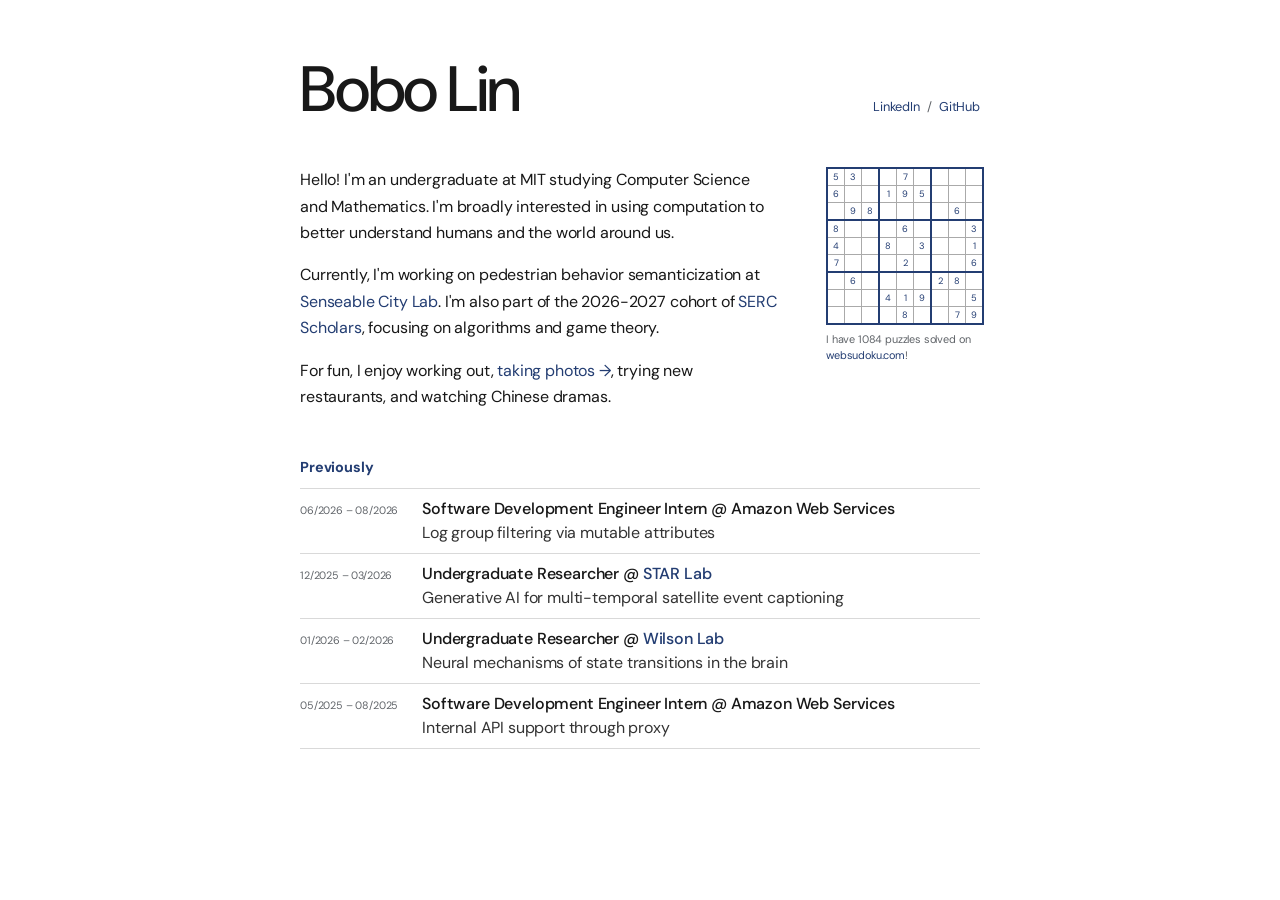
==== commit d4bce094: "9th floor demons" ====
--- a/index.html
+++ b/index.html
@@ -39,7 +39,7 @@
             <p>Currently, I'm working on pedestrian behavior semanticization at <a href="https://senseable.mit.edu/"
                 target="_blank" rel="noreferrer">Senseable City Lab</a>. I'm also part of the 2026-2027 cohort of <a
                 href="https://computing.mit.edu/cross-cutting/social-and-ethical-responsibilities-of-computing/serc-scholars-program/"
-                target="_blank" rel="noreferrer">SERC Scholars</a>, focusing on AI and game theory.</p>
+                target="_blank" rel="noreferrer">SERC Scholars</a>, focusing on algorithms and game theory.</p>
 
             <p>
               For fun, I enjoy working out, <a class="gallery-link" href="gallery.html">taking photos <span
